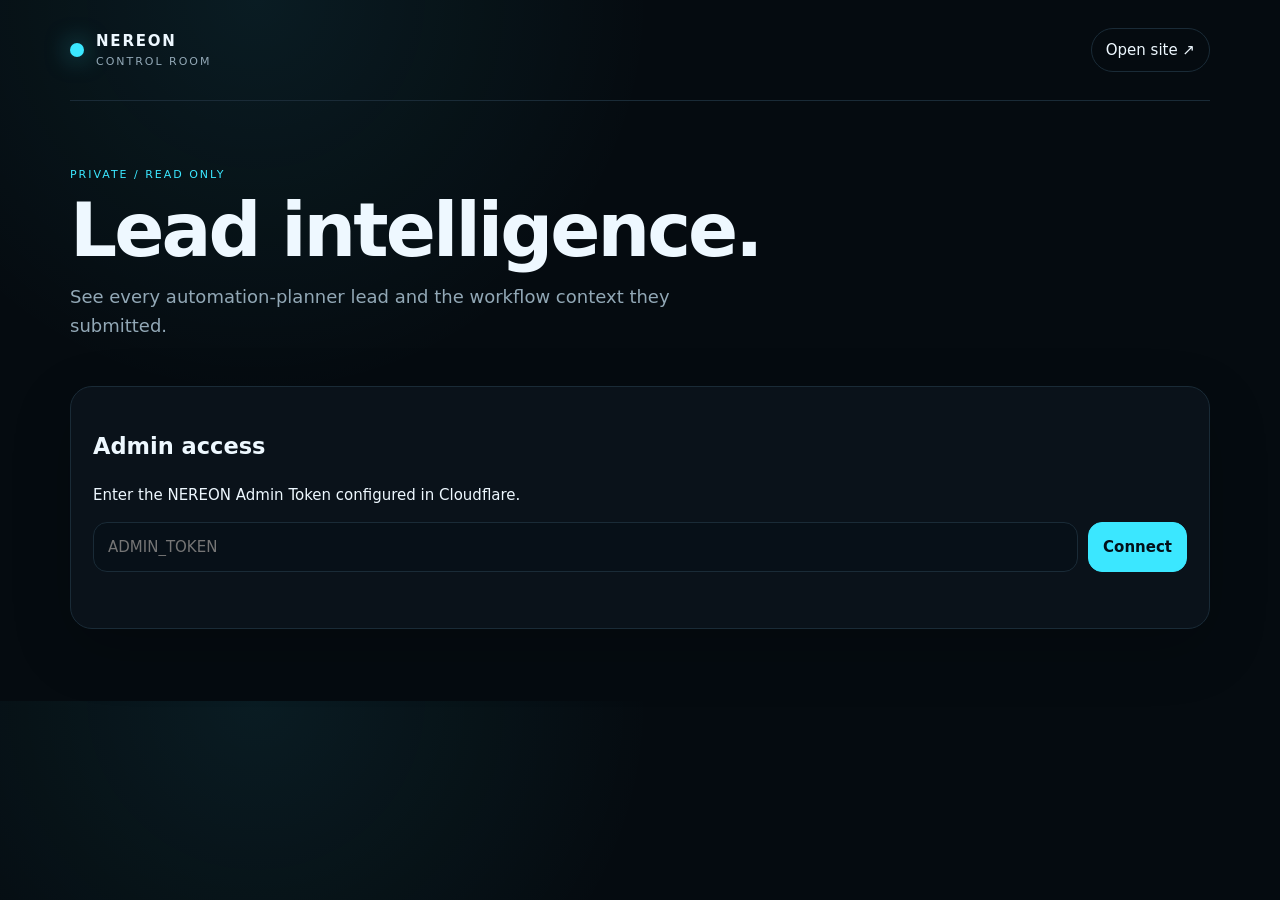
==== admin/index.html @ 14a169d6 "Add NEREON admin dashboard" ====
<!doctype html>
<html lang="en">
<head>
  <meta charset="utf-8">
  <meta name="viewport" content="width=device-width,initial-scale=1">
  <meta name="robots" content="noindex,nofollow">
  <title>NEREON Control Room</title>
  <link rel="stylesheet" href="./admin.css">
</head>
<body>
  <div class="shell">
    <header class="topbar">
      <div class="brand"><span class="dot"></span><div><strong>NEREON</strong><small>Control Room</small></div></div>
      <a href="/" class="back">Open site ↗</a>
    </header>

    <main>
      <section class="hero">
        <p class="eyebrow">PRIVATE / READ ONLY</p>
        <h1>Lead intelligence.</h1>
        <p class="sub">See every automation-planner lead and the workflow context they submitted.</p>
      </section>

      <section id="loginCard" class="panel">
        <h2>Admin access</h2>
        <p>Enter the NEREON Admin Token configured in Cloudflare.</p>
        <div class="row">
          <input id="token" type="password" autocomplete="current-password" placeholder="ADMIN_TOKEN">
          <button id="connect" type="button">Connect</button>
        </div>
        <div id="loginStatus" class="status"></div>
      </section>

      <section id="dashboard" class="hidden">
        <div class="metrics">
          <div class="metric"><span>Total shown</span><strong id="count">—</strong></div>
          <div class="metric"><span>High signal</span><strong id="high">—</strong></div>
          <div class="metric"><span>Latest</span><strong id="latest">—</strong></div>
        </div>
        <div class="toolbar panel compact">
          <input id="search" type="search" placeholder="Search name, company, email or workflow…">
          <button id="refresh" type="button">Refresh</button>
          <button id="logout" type="button" class="ghost">Lock</button>
        </div>
        <div id="list" class="lead-list"></div>
      </section>
    </main>
  </div>
  <script src="./admin.js"></script>
</body>
</html>
---- admin/admin.css ----
:root{--bg:#050b10;--panel:#0b141c;--line:#1a2b37;--text:#eef8ff;--muted:#92a8b6;--cyan:#3be7ff;--good:#7ee5b5;--danger:#ff7f8b;--radius:22px}
*{box-sizing:border-box}body{margin:0;background:radial-gradient(circle at 20% 0%,rgba(59,231,255,.08),transparent 32%),var(--bg);color:var(--text);font:15px/1.6 Inter,ui-sans-serif,system-ui,-apple-system,BlinkMacSystemFont,"Segoe UI",sans-serif}.shell{max-width:1180px;margin:0 auto;padding:24px 20px 72px}.topbar{display:flex;justify-content:space-between;align-items:center;padding:4px 0 28px;border-bottom:1px solid var(--line)}.brand{display:flex;gap:12px;align-items:center}.brand .dot{width:14px;height:14px;border-radius:50%;background:var(--cyan);box-shadow:0 0 24px rgba(59,231,255,.55)}.brand strong{display:block;letter-spacing:.12em}.brand small{display:block;color:var(--muted);font-size:11px;letter-spacing:.18em;text-transform:uppercase}.back{color:var(--text);text-decoration:none;border:1px solid var(--line);padding:9px 14px;border-radius:999px}.hero{padding:54px 0 28px}.eyebrow,.label{font-size:11px;letter-spacing:.18em;text-transform:uppercase;color:var(--cyan)}.hero h1{font-size:clamp(42px,7vw,74px);line-height:.95;letter-spacing:-.04em;margin:8px 0 14px}.sub{color:var(--muted);max-width:660px;font-size:18px}.panel{background:rgba(11,20,28,.84);border:1px solid var(--line);border-radius:var(--radius);padding:22px;box-shadow:0 20px 60px rgba(0,0,0,.2)}.compact{padding:12px}.row,.toolbar{display:flex;gap:10px;align-items:center}.row input,.toolbar input{flex:1}.metrics{display:grid;grid-template-columns:repeat(3,1fr);gap:12px;margin-bottom:14px}.metric{padding:18px 20px;background:#081119;border:1px solid var(--line);border-radius:18px}.metric span{display:block;color:var(--muted);font-size:12px}.metric strong{display:block;font-size:28px;margin-top:2px}.lead-list{display:grid;gap:14px;margin-top:14px}.lead-head{display:flex;justify-content:space-between;gap:20px}.lead h2{margin:4px 0;font-size:25px}.person,.date,.muted{color:var(--muted)}.date{white-space:nowrap}.lead-grid{display:grid;grid-template-columns:2fr 1fr 1fr;gap:14px;margin-top:18px}.lead-grid p{margin:.35rem 0 0}.label{color:var(--muted)}details{margin-top:18px;border-top:1px solid var(--line);padding-top:14px}summary{cursor:pointer;color:var(--cyan)}ol{margin:12px 0 0;padding-left:22px}li{margin:10px 0}li span{display:block;color:var(--muted)}input,button{font:inherit;border-radius:14px;border:1px solid var(--line);background:#071018;color:var(--text);padding:12px 14px}button{cursor:pointer;background:var(--cyan);color:#031018;border-color:var(--cyan);font-weight:700}.ghost{background:transparent;color:var(--text)}.status{min-height:24px;margin-top:10px;color:var(--good)}.status.error{color:var(--danger)}.empty{text-align:center;color:var(--muted)}.hidden{display:none!important}@media(max-width:760px){.metrics{grid-template-columns:1fr}.row,.toolbar{flex-direction:column;align-items:stretch}.lead-head,.lead-grid{display:block}.date{margin-top:8px}.lead-grid>div{margin-top:14px}.shell{padding-inline:14px}}
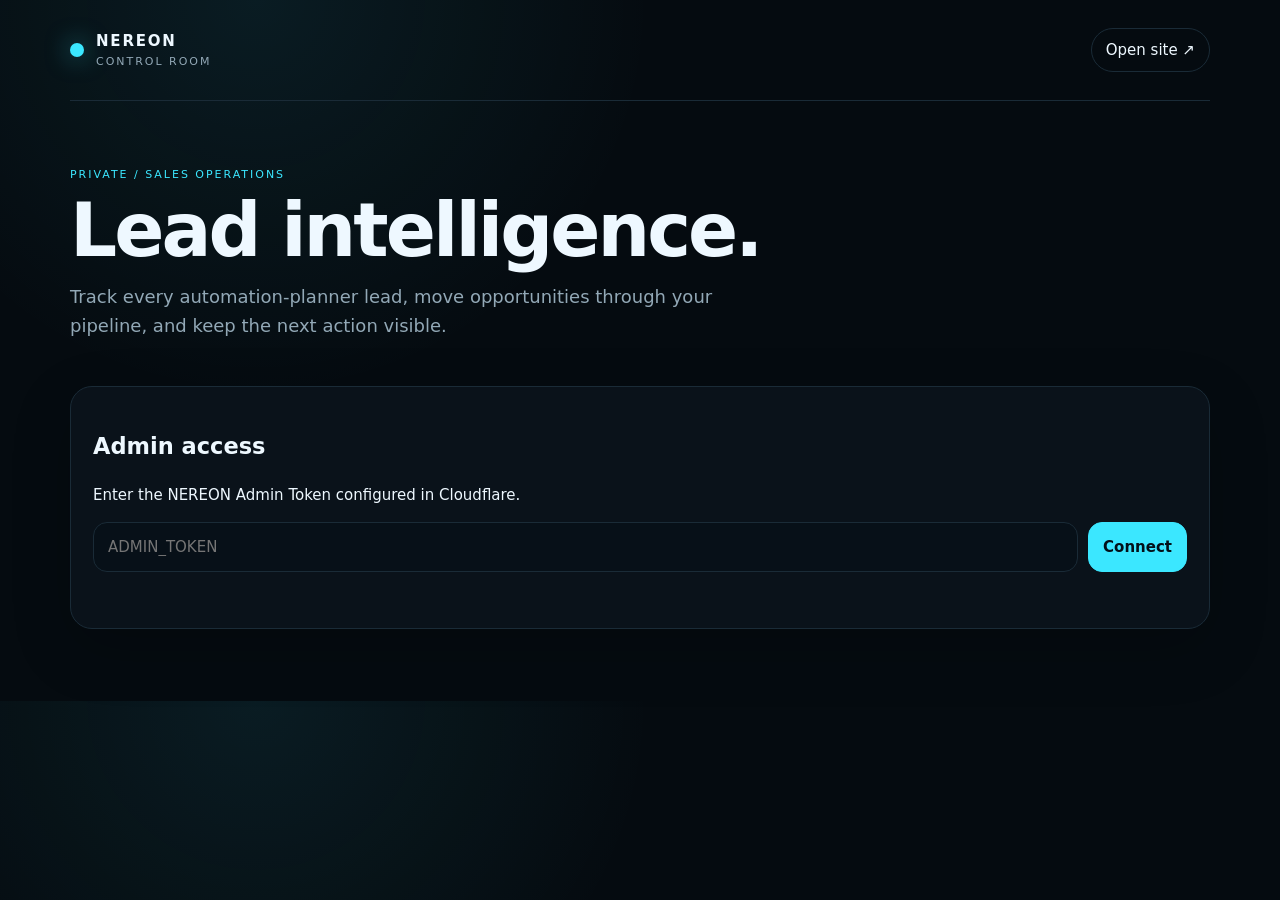
==== commit c63584a4: "Add NEREON sales pipeline" ====
--- a/admin/index.html
+++ b/admin/index.html
@@ -1,51 +1,25 @@
 <!doctype html>
 <html lang="en">
 <head>
-  <meta charset="utf-8">
-  <meta name="viewport" content="width=device-width,initial-scale=1">
+  <meta charset="utf-8"><meta name="viewport" content="width=device-width,initial-scale=1">
   <meta name="robots" content="noindex,nofollow">
-  <title>NEREON Control Room</title>
-  <link rel="stylesheet" href="./admin.css">
+  <title>NEREON Control Room</title><link rel="stylesheet" href="./admin.css">
 </head>
 <body>
-  <div class="shell">
-    <header class="topbar">
-      <div class="brand"><span class="dot"></span><div><strong>NEREON</strong><small>Control Room</small></div></div>
-      <a href="/" class="back">Open site ↗</a>
-    </header>
-
-    <main>
-      <section class="hero">
-        <p class="eyebrow">PRIVATE / READ ONLY</p>
-        <h1>Lead intelligence.</h1>
-        <p class="sub">See every automation-planner lead and the workflow context they submitted.</p>
-      </section>
-
-      <section id="loginCard" class="panel">
-        <h2>Admin access</h2>
-        <p>Enter the NEREON Admin Token configured in Cloudflare.</p>
-        <div class="row">
-          <input id="token" type="password" autocomplete="current-password" placeholder="ADMIN_TOKEN">
-          <button id="connect" type="button">Connect</button>
-        </div>
-        <div id="loginStatus" class="status"></div>
-      </section>
-
-      <section id="dashboard" class="hidden">
-        <div class="metrics">
-          <div class="metric"><span>Total shown</span><strong id="count">—</strong></div>
-          <div class="metric"><span>High signal</span><strong id="high">—</strong></div>
-          <div class="metric"><span>Latest</span><strong id="latest">—</strong></div>
-        </div>
-        <div class="toolbar panel compact">
-          <input id="search" type="search" placeholder="Search name, company, email or workflow…">
-          <button id="refresh" type="button">Refresh</button>
-          <button id="logout" type="button" class="ghost">Lock</button>
-        </div>
-        <div id="list" class="lead-list"></div>
-      </section>
-    </main>
-  </div>
-  <script src="./admin.js"></script>
-</body>
-</html>
+<div class="shell">
+  <header class="topbar"><div class="brand"><span class="dot"></span><div><strong>NEREON</strong><small>Control Room</small></div></div><a href="/" class="back">Open site ↗</a></header>
+  <main>
+    <section class="hero"><p class="eyebrow">PRIVATE / SALES OPERATIONS</p><h1>Lead intelligence.</h1><p class="sub">Track every automation-planner lead, move opportunities through your pipeline, and keep the next action visible.</p></section>
+    <section id="loginCard" class="panel"><h2>Admin access</h2><p>Enter the NEREON Admin Token configured in Cloudflare.</p><div class="row"><input id="token" type="password" autocomplete="current-password" placeholder="ADMIN_TOKEN"><button id="connect" type="button">Connect</button></div><div id="loginStatus" class="status"></div></section>
+    <section id="dashboard" class="hidden">
+      <div class="metrics">
+        <div class="metric"><span>Visible leads</span><strong id="count">—</strong></div><div class="metric"><span>High signal</span><strong id="high">—</strong></div><div class="metric"><span>Won</span><strong id="won">—</strong></div><div class="metric"><span>Next action</span><strong id="next">—</strong></div>
+      </div>
+      <div class="pipeline" id="pipeline"></div>
+      <div class="toolbar panel compact"><input id="search" type="search" placeholder="Search name, company, email or workflow…"><select id="statusFilter"><option value="">All stages</option><option value="new">New</option><option value="contacted">Contacted</option><option value="replied">Replied</option><option value="discovery">Discovery</option><option value="proposal">Proposal</option><option value="won">Won</option><option value="lost">Lost</option></select><button id="refresh" type="button">Refresh</button><button id="logout" type="button" class="ghost">Lock</button></div>
+      <div id="list" class="lead-list"></div>
+    </section>
+  </main>
+</div>
+<script src="./admin.js"></script>
+</body></html>
--- a/admin/admin.css
+++ b/admin/admin.css
@@ -1,2 +1,3 @@
 :root{--bg:#050b10;--panel:#0b141c;--line:#1a2b37;--text:#eef8ff;--muted:#92a8b6;--cyan:#3be7ff;--good:#7ee5b5;--danger:#ff7f8b;--radius:22px}
 *{box-sizing:border-box}body{margin:0;background:radial-gradient(circle at 20% 0%,rgba(59,231,255,.08),transparent 32%),var(--bg);color:var(--text);font:15px/1.6 Inter,ui-sans-serif,system-ui,-apple-system,BlinkMacSystemFont,"Segoe UI",sans-serif}.shell{max-width:1180px;margin:0 auto;padding:24px 20px 72px}.topbar{display:flex;justify-content:space-between;align-items:center;padding:4px 0 28px;border-bottom:1px solid var(--line)}.brand{display:flex;gap:12px;align-items:center}.brand .dot{width:14px;height:14px;border-radius:50%;background:var(--cyan);box-shadow:0 0 24px rgba(59,231,255,.55)}.brand strong{display:block;letter-spacing:.12em}.brand small{display:block;color:var(--muted);font-size:11px;letter-spacing:.18em;text-transform:uppercase}.back{color:var(--text);text-decoration:none;border:1px solid var(--line);padding:9px 14px;border-radius:999px}.hero{padding:54px 0 28px}.eyebrow,.label{font-size:11px;letter-spacing:.18em;text-transform:uppercase;color:var(--cyan)}.hero h1{font-size:clamp(42px,7vw,74px);line-height:.95;letter-spacing:-.04em;margin:8px 0 14px}.sub{color:var(--muted);max-width:660px;font-size:18px}.panel{background:rgba(11,20,28,.84);border:1px solid var(--line);border-radius:var(--radius);padding:22px;box-shadow:0 20px 60px rgba(0,0,0,.2)}.compact{padding:12px}.row,.toolbar{display:flex;gap:10px;align-items:center}.row input,.toolbar input{flex:1}.metrics{display:grid;grid-template-columns:repeat(3,1fr);gap:12px;margin-bottom:14px}.metric{padding:18px 20px;background:#081119;border:1px solid var(--line);border-radius:18px}.metric span{display:block;color:var(--muted);font-size:12px}.metric strong{display:block;font-size:28px;margin-top:2px}.lead-list{display:grid;gap:14px;margin-top:14px}.lead-head{display:flex;justify-content:space-between;gap:20px}.lead h2{margin:4px 0;font-size:25px}.person,.date,.muted{color:var(--muted)}.date{white-space:nowrap}.lead-grid{display:grid;grid-template-columns:2fr 1fr 1fr;gap:14px;margin-top:18px}.lead-grid p{margin:.35rem 0 0}.label{color:var(--muted)}details{margin-top:18px;border-top:1px solid var(--line);padding-top:14px}summary{cursor:pointer;color:var(--cyan)}ol{margin:12px 0 0;padding-left:22px}li{margin:10px 0}li span{display:block;color:var(--muted)}input,button{font:inherit;border-radius:14px;border:1px solid var(--line);background:#071018;color:var(--text);padding:12px 14px}button{cursor:pointer;background:var(--cyan);color:#031018;border-color:var(--cyan);font-weight:700}.ghost{background:transparent;color:var(--text)}.status{min-height:24px;margin-top:10px;color:var(--good)}.status.error{color:var(--danger)}.empty{text-align:center;color:var(--muted)}.hidden{display:none!important}@media(max-width:760px){.metrics{grid-template-columns:1fr}.row,.toolbar{flex-direction:column;align-items:stretch}.lead-head,.lead-grid{display:block}.date{margin-top:8px}.lead-grid>div{margin-top:14px}.shell{padding-inline:14px}}
+.pipeline{display:flex;gap:10px;flex-wrap:wrap;margin:18px 0}.pipe{flex:1 1 115px;min-width:110px;border:1px solid rgba(120,190,220,.22);border-radius:14px;background:#07141d;color:#dff5ff;padding:12px 14px;text-align:left;cursor:pointer}.pipe span{display:block;font-size:12px;opacity:.7}.pipe strong{display:block;font-size:22px;margin-top:3px}.pipe.active{outline:2px solid #50d7ff}.pipe.total{cursor:default}.toolbar select{min-width:150px;background:#07141d;color:#dff5ff;border:1px solid rgba(120,190,220,.22);border-radius:10px;padding:11px}.lead-head>div:last-child{display:flex;flex-direction:column;align-items:flex-end;gap:8px}.stage{background:#07141d;color:#dff5ff;border:1px solid rgba(120,190,220,.22);border-radius:9px;padding:8px}.next-action,.note{width:100%;box-sizing:border-box;background:#06121a;color:#e7f6ff;border:1px solid rgba(120,190,220,.22);border-radius:9px;padding:10px}.notes{margin-top:16px}.actions{display:flex;gap:8px;margin-top:8px}.actions button{border:1px solid rgba(120,190,220,.22);background:#0a2230;color:#dff5ff;border-radius:9px;padding:9px 12px;cursor:pointer}.actions .ghost{background:transparent}.label{display:block;font-size:11px;text-transform:uppercase;letter-spacing:.12em;opacity:.65;margin-bottom:6px}.muted{opacity:.55}@media(max-width:720px){.lead-head>div:last-child{align-items:stretch}.pipeline{display:grid;grid-template-columns:repeat(2,minmax(0,1fr))}.pipe{min-width:0}}
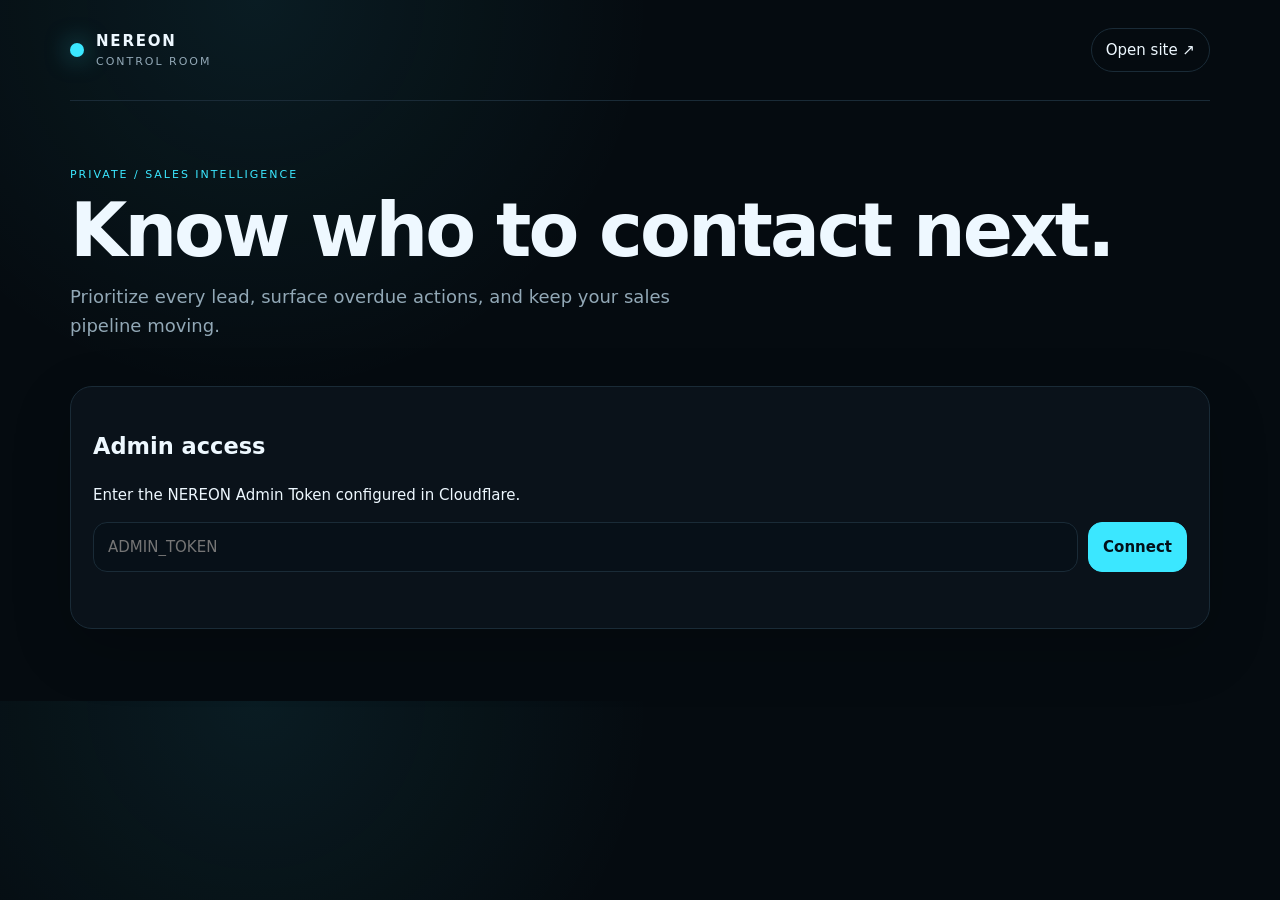
==== commit ea70304f: "Add NEREON sales intelligence" ====
--- a/admin/index.html
+++ b/admin/index.html
@@ -1,25 +1,5 @@
 <!doctype html>
 <html lang="en">
 <head>
-  <meta charset="utf-8"><meta name="viewport" content="width=device-width,initial-scale=1">
-  <meta name="robots" content="noindex,nofollow">
-  <title>NEREON Control Room</title><link rel="stylesheet" href="./admin.css">
-</head>
-<body>
-<div class="shell">
-  <header class="topbar"><div class="brand"><span class="dot"></span><div><strong>NEREON</strong><small>Control Room</small></div></div><a href="/" class="back">Open site ↗</a></header>
-  <main>
-    <section class="hero"><p class="eyebrow">PRIVATE / SALES OPERATIONS</p><h1>Lead intelligence.</h1><p class="sub">Track every automation-planner lead, move opportunities through your pipeline, and keep the next action visible.</p></section>
-    <section id="loginCard" class="panel"><h2>Admin access</h2><p>Enter the NEREON Admin Token configured in Cloudflare.</p><div class="row"><input id="token" type="password" autocomplete="current-password" placeholder="ADMIN_TOKEN"><button id="connect" type="button">Connect</button></div><div id="loginStatus" class="status"></div></section>
-    <section id="dashboard" class="hidden">
-      <div class="metrics">
-        <div class="metric"><span>Visible leads</span><strong id="count">—</strong></div><div class="metric"><span>High signal</span><strong id="high">—</strong></div><div class="metric"><span>Won</span><strong id="won">—</strong></div><div class="metric"><span>Next action</span><strong id="next">—</strong></div>
-      </div>
-      <div class="pipeline" id="pipeline"></div>
-      <div class="toolbar panel compact"><input id="search" type="search" placeholder="Search name, company, email or workflow…"><select id="statusFilter"><option value="">All stages</option><option value="new">New</option><option value="contacted">Contacted</option><option value="replied">Replied</option><option value="discovery">Discovery</option><option value="proposal">Proposal</option><option value="won">Won</option><option value="lost">Lost</option></select><button id="refresh" type="button">Refresh</button><button id="logout" type="button" class="ghost">Lock</button></div>
-      <div id="list" class="lead-list"></div>
-    </section>
-  </main>
-</div>
-<script src="./admin.js"></script>
-</body></html>
+<meta charset="utf-8"><meta name="viewport" content="width=device-width,initial-scale=1"><meta name="robots" content="noindex,nofollow"><title>NEREON Control Room</title><link rel="stylesheet" href="./admin.css">
+</head><body><div class="shell"><header class="topbar"><div class="brand"><span class="dot"></span><div><strong>NEREON</strong><small>Control Room</small></div></div><a href="/" class="back">Open site ↗</a></header><main><section class="hero"><p class="eyebrow">PRIVATE / SALES INTELLIGENCE</p><h1>Know who to contact next.</h1><p class="sub">Prioritize every lead, surface overdue actions, and keep your sales pipeline moving.</p></section><section id="loginCard" class="panel"><h2>Admin access</h2><p>Enter the NEREON Admin Token configured in Cloudflare.</p><div class="row"><input id="token" type="password" autocomplete="current-password" placeholder="ADMIN_TOKEN"><button id="connect" type="button">Connect</button></div><div id="loginStatus" class="status"></div></section><section id="dashboard" class="hidden"><div class="metrics"><div class="metric"><span>Total leads</span><strong id="count">—</strong></div><div class="metric"><span>Hot leads</span><strong id="high">—</strong></div><div class="metric"><span>Won</span><strong id="won">—</strong></div><div class="metric"><span>Next action</span><strong id="next">—</strong></div><div class="metric"><span>Overdue</span><strong id="overdue">—</strong></div><div class="metric"><span>Today</span><strong id="today">—</strong></div></div><div class="priority-row" id="priority"></div><div class="pipeline" id="pipeline"></div><div class="toolbar panel compact"><input id="search" type="search" placeholder="Search name, company, email or workflow…"><select id="statusFilter"><option value="">All stages</option><option value="new">New</option><option value="contacted">Contacted</option><option value="replied">Replied</option><option value="discovery">Discovery</option><option value="proposal">Proposal</option><option value="won">Won</option><option value="lost">Lost</option></select><select id="priorityFilter"><option value="">All priorities</option><option value="hot">Hot</option><option value="warm">Warm</option><option value="cold">Cold</option></select><button id="refresh" type="button">Refresh</button><button id="logout" type="button" class="ghost">Lock</button></div><div id="list" class="lead-list"></div></section></main></div><script src="./admin.js"></script></body></html>
--- a/admin/admin.css
+++ b/admin/admin.css
@@ -1,3 +1,4 @@
 :root{--bg:#050b10;--panel:#0b141c;--line:#1a2b37;--text:#eef8ff;--muted:#92a8b6;--cyan:#3be7ff;--good:#7ee5b5;--danger:#ff7f8b;--radius:22px}
 *{box-sizing:border-box}body{margin:0;background:radial-gradient(circle at 20% 0%,rgba(59,231,255,.08),transparent 32%),var(--bg);color:var(--text);font:15px/1.6 Inter,ui-sans-serif,system-ui,-apple-system,BlinkMacSystemFont,"Segoe UI",sans-serif}.shell{max-width:1180px;margin:0 auto;padding:24px 20px 72px}.topbar{display:flex;justify-content:space-between;align-items:center;padding:4px 0 28px;border-bottom:1px solid var(--line)}.brand{display:flex;gap:12px;align-items:center}.brand .dot{width:14px;height:14px;border-radius:50%;background:var(--cyan);box-shadow:0 0 24px rgba(59,231,255,.55)}.brand strong{display:block;letter-spacing:.12em}.brand small{display:block;color:var(--muted);font-size:11px;letter-spacing:.18em;text-transform:uppercase}.back{color:var(--text);text-decoration:none;border:1px solid var(--line);padding:9px 14px;border-radius:999px}.hero{padding:54px 0 28px}.eyebrow,.label{font-size:11px;letter-spacing:.18em;text-transform:uppercase;color:var(--cyan)}.hero h1{font-size:clamp(42px,7vw,74px);line-height:.95;letter-spacing:-.04em;margin:8px 0 14px}.sub{color:var(--muted);max-width:660px;font-size:18px}.panel{background:rgba(11,20,28,.84);border:1px solid var(--line);border-radius:var(--radius);padding:22px;box-shadow:0 20px 60px rgba(0,0,0,.2)}.compact{padding:12px}.row,.toolbar{display:flex;gap:10px;align-items:center}.row input,.toolbar input{flex:1}.metrics{display:grid;grid-template-columns:repeat(3,1fr);gap:12px;margin-bottom:14px}.metric{padding:18px 20px;background:#081119;border:1px solid var(--line);border-radius:18px}.metric span{display:block;color:var(--muted);font-size:12px}.metric strong{display:block;font-size:28px;margin-top:2px}.lead-list{display:grid;gap:14px;margin-top:14px}.lead-head{display:flex;justify-content:space-between;gap:20px}.lead h2{margin:4px 0;font-size:25px}.person,.date,.muted{color:var(--muted)}.date{white-space:nowrap}.lead-grid{display:grid;grid-template-columns:2fr 1fr 1fr;gap:14px;margin-top:18px}.lead-grid p{margin:.35rem 0 0}.label{color:var(--muted)}details{margin-top:18px;border-top:1px solid var(--line);padding-top:14px}summary{cursor:pointer;color:var(--cyan)}ol{margin:12px 0 0;padding-left:22px}li{margin:10px 0}li span{display:block;color:var(--muted)}input,button{font:inherit;border-radius:14px;border:1px solid var(--line);background:#071018;color:var(--text);padding:12px 14px}button{cursor:pointer;background:var(--cyan);color:#031018;border-color:var(--cyan);font-weight:700}.ghost{background:transparent;color:var(--text)}.status{min-height:24px;margin-top:10px;color:var(--good)}.status.error{color:var(--danger)}.empty{text-align:center;color:var(--muted)}.hidden{display:none!important}@media(max-width:760px){.metrics{grid-template-columns:1fr}.row,.toolbar{flex-direction:column;align-items:stretch}.lead-head,.lead-grid{display:block}.date{margin-top:8px}.lead-grid>div{margin-top:14px}.shell{padding-inline:14px}}
 .pipeline{display:flex;gap:10px;flex-wrap:wrap;margin:18px 0}.pipe{flex:1 1 115px;min-width:110px;border:1px solid rgba(120,190,220,.22);border-radius:14px;background:#07141d;color:#dff5ff;padding:12px 14px;text-align:left;cursor:pointer}.pipe span{display:block;font-size:12px;opacity:.7}.pipe strong{display:block;font-size:22px;margin-top:3px}.pipe.active{outline:2px solid #50d7ff}.pipe.total{cursor:default}.toolbar select{min-width:150px;background:#07141d;color:#dff5ff;border:1px solid rgba(120,190,220,.22);border-radius:10px;padding:11px}.lead-head>div:last-child{display:flex;flex-direction:column;align-items:flex-end;gap:8px}.stage{background:#07141d;color:#dff5ff;border:1px solid rgba(120,190,220,.22);border-radius:9px;padding:8px}.next-action,.note{width:100%;box-sizing:border-box;background:#06121a;color:#e7f6ff;border:1px solid rgba(120,190,220,.22);border-radius:9px;padding:10px}.notes{margin-top:16px}.actions{display:flex;gap:8px;margin-top:8px}.actions button{border:1px solid rgba(120,190,220,.22);background:#0a2230;color:#dff5ff;border-radius:9px;padding:9px 12px;cursor:pointer}.actions .ghost{background:transparent}.label{display:block;font-size:11px;text-transform:uppercase;letter-spacing:.12em;opacity:.65;margin-bottom:6px}.muted{opacity:.55}@media(max-width:720px){.lead-head>div:last-child{align-items:stretch}.pipeline{display:grid;grid-template-columns:repeat(2,minmax(0,1fr))}.pipe{min-width:0}}
+.priority-row{display:grid;grid-template-columns:repeat(3,1fr);gap:12px;margin:14px 0}.priority-card{border:1px solid rgba(255,255,255,.12);background:rgba(8,14,28,.72);padding:18px;border-radius:14px;text-align:left;color:inherit;cursor:pointer}.priority-card span{display:block;font-size:11px;letter-spacing:.14em;opacity:.65}.priority-card strong{display:block;font-size:30px;margin-top:6px}.priority-card.active{outline:2px solid rgba(110,220,255,.65)}.badge{display:inline-block;padding:4px 8px;border-radius:999px;font-size:11px;letter-spacing:.1em}.badge.hot{background:rgba(255,90,90,.14)}.badge.warm{background:rgba(255,190,70,.14)}.badge.cold{background:rgba(120,160,190,.14)}.action-state{display:block;margin-top:5px;opacity:.7}.metric strong{white-space:nowrap}@media(max-width:800px){.priority-row{grid-template-columns:1fr}.metrics{grid-template-columns:repeat(2,1fr)}}
